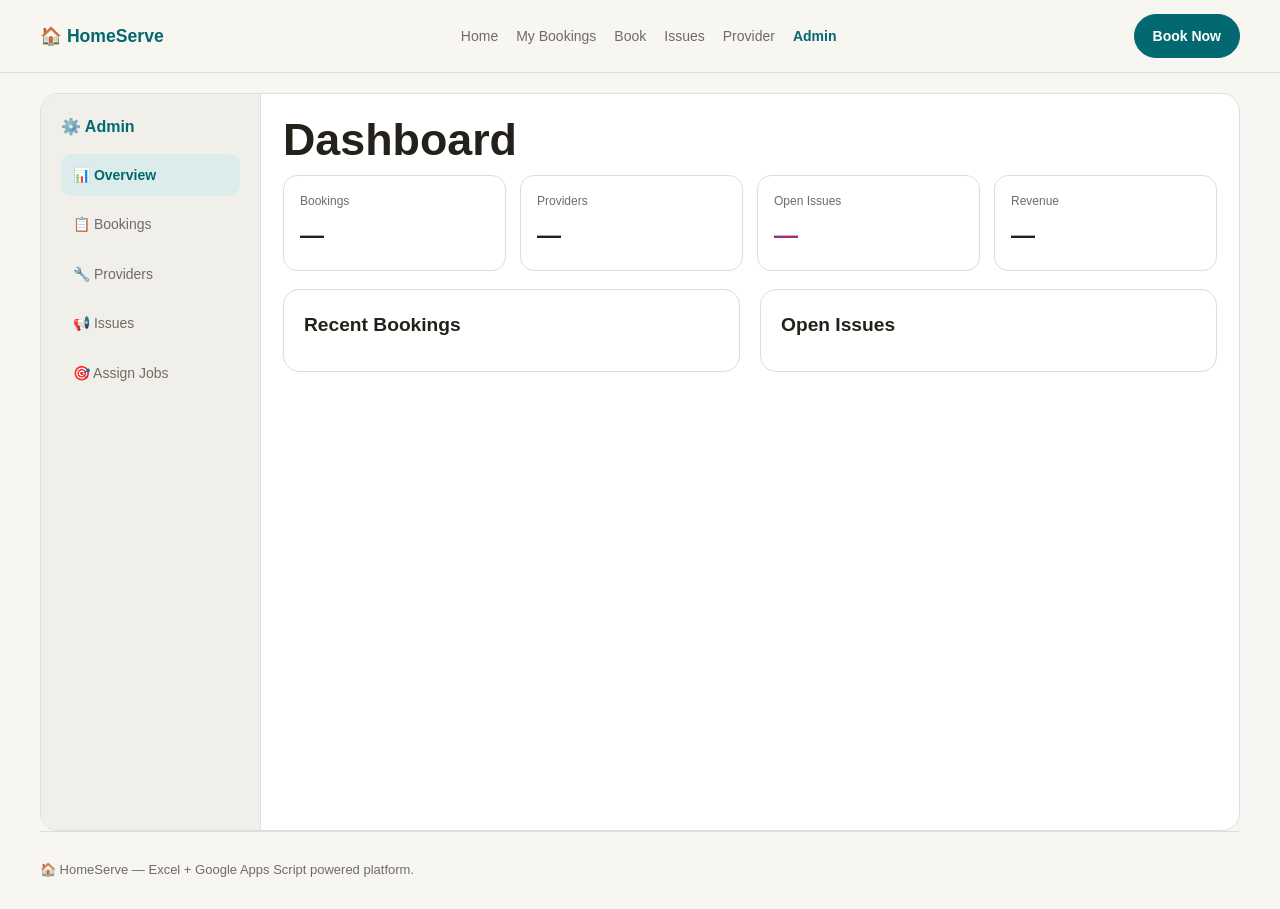
==== admin.html @ cfe25b48 "Add files via upload new files" ====
<!DOCTYPE html><html lang='en'><head><meta charset='UTF-8'><meta name='viewport' content='width=device-width,initial-scale=1'>
<title>Admin Panel | HomeServe</title><link rel='stylesheet' href='style.css'></head><body><header class='top'><div class='wrap nav'>
<a href='index.html' class='brand'>🏠 HomeServe</a>
<nav class='links'>
  <a href='index.html' >Home</a>
  <a href='user.html' >My Bookings</a>
  <a href='book.html' >Book</a>
  <a href='issues.html' >Issues</a>
  <a href='provider.html' >Provider</a>
  <a href='admin.html' class="active">Admin</a>
</nav>
<a href='book.html' class='btn p'>Book Now</a>
</div></header>
<main class='wrap'>
  <div class='dash-wrap'>
    <aside class='side'>
      <h3>⚙️ Admin</h3>
      <div class='menu'>
        <a class='on' onclick='showTab("overview")'>📊 Overview</a>
        <a onclick='showTab("bookings")'>📋 Bookings</a>
        <a onclick='showTab("providers")'>🔧 Providers</a>
        <a onclick='showTab("issues")'>📢 Issues</a>
        <a onclick='showTab("assign")'>🎯 Assign Jobs</a>
      </div>
    </aside>
    <div class='dmain'>

      <!-- OVERVIEW -->
      <div id='tab-overview' class='tab show'>
        <h1>Dashboard</h1>
        <div class='kpis' id='adminKpis'>
          <div class='kpi'><div class='lbl'>Bookings</div><strong id='kpiB'>—</strong></div>
          <div class='kpi'><div class='lbl'>Providers</div><strong id='kpiP'>—</strong></div>
          <div class='kpi'><div class='lbl'>Open Issues</div><strong id='kpiI' style='color:#a12c7b'>—</strong></div>
          <div class='kpi'><div class='lbl'>Revenue</div><strong id='kpiR'>—</strong></div>
        </div>
        <div class='grid2' style='margin-top:18px'>
          <div class='card'><h2>Recent Bookings</h2><div id='dashB'></div></div>
          <div class='card'><h2>Open Issues</h2><div id='dashI'></div></div>
        </div>
      </div>

      <!-- BOOKINGS -->
      <div id='tab-bookings' class='tab'>
        <h1>All Bookings</h1>
        <div style='display:flex;gap:8px;flex-wrap:wrap;margin-bottom:14px'>
          <button class='btn p sm' onclick='filterB("all")'>All</button>
          <button class='btn sm' onclick='filterB("Pending")'>Pending</button>
          <button class='btn sm' onclick='filterB("Assigned")'>Assigned</button>
          <button class='btn sm' onclick='filterB("In Progress")'>In Progress</button>
          <button class='btn sm' onclick='filterB("Completed")'>Completed</button>
          <button class='btn sm' onclick='loadBookings()'>🔄 Refresh</button>
        </div>
        <div class='card' style='overflow:auto'><div id='bookingsTbl'></div></div>
      </div>

      <!-- PROVIDERS -->
      <div id='tab-providers' class='tab'>
        <h1>Service Providers</h1>
        <div class='card' style='overflow:auto;margin-top:10px'><div id='providersTbl'></div></div>
      </div>

      <!-- ISSUES -->
      <div id='tab-issues' class='tab'>
        <h1>Issues & Resolve</h1>
        <div style='display:flex;gap:8px;margin-bottom:14px;flex-wrap:wrap'>
          <button class='btn sm' onclick='loadIssues()'>🔄 Refresh</button>
          <button class='btn sm' onclick='filterIssues("Open")'>Open Only</button>
          <button class='btn sm' onclick='filterIssues("all")'>All</button>
        </div>
        <div id='issuesTbl'></div>
      </div>

      <!-- ASSIGN JOBS -->
      <div id='tab-assign' class='tab'>
        <h1>🎯 Assign Provider to Booking</h1>
        <div class='card' style='max-width:480px'>
          <div class='form-grid'>
            <label style='grid-column:1/-1'>Booking ID<input id='aBookingId' placeholder='e.g. BK-1001'></label>
            <label style='grid-column:1/-1'>Select Provider
              <select id='aProvider'>
                <option>Naresh Chandra (Plumbing)</option>
                <option>Priya Lakshmi (Home Cleaning)</option>
                <option>Mahesh Kumar (Electrical)</option>
                <option>Raju Babu (Pest Control)</option>
                <option>Arjun Reddy (AC Service)</option>
              </select>
            </label>
            <div style='grid-column:1/-1'><button class='btn p' onclick='assignJob()'>🎯 Assign Provider</button></div>
          </div>
          <div id='assignMsg'></div>
        </div>
        <div class='card' style='margin-top:18px'>
          <h2>Pending Bookings (Need Assignment)</h2>
          <div id='pendingList'></div>
        </div>
      </div>

    </div>
  </div>
</main>
<footer class='wrap'><p>🏠 HomeServe — Excel + Google Apps Script powered platform.</p></footer>
<script src='api.js'></script>
<script>
var allBookings=[]; var allIssues=[];

function showTab(name){
  document.querySelectorAll('.tab').forEach(el=>el.classList.remove('show'));
  document.getElementById('tab-'+name).classList.add('show');
  document.querySelectorAll('.menu a').forEach(a=>a.classList.remove('on'));
  event.target.classList.add('on');
  if(name==='overview') loadOverview();
  if(name==='bookings') loadBookings();
  if(name==='providers') loadProviders();
  if(name==='issues') loadIssues();
  if(name==='assign') loadAssign();
}

function loadOverview(){
  apiGet('getBookings', function(err,data){
    allBookings = data;
    document.getElementById('kpiB').textContent = data.length;
    var rev = data.reduce((s,b)=>s+parseFloat(b['Amount']||0),0);
    document.getElementById('kpiR').textContent = '₹'+rev.toLocaleString('en-IN');
    document.getElementById('dashB').innerHTML = data.slice(-4).reverse().map(b=>
      '<div class="mini"><strong>'+b['Booking ID']+'</strong> — '+b['Service']+'<br>'+b['Customer Name']+' | '+badge(b['Status'])+'</div>'
    ).join('') || '<p>No bookings.</p>';
  });
  apiGet('getIssues', function(err,data){
    allIssues = data;
    var open = data.filter(i=>i['Status']==='Open');
    document.getElementById('kpiI').textContent = open.length;
    document.getElementById('dashI').innerHTML = open.slice(0,4).map(i=>
      '<div class="mini"><strong>'+i['Issue ID']+'</strong> — '+i['Customer']+'<br><p style="font-size:13px;margin:4px 0">'+i['Description']+'</p>'+badge(i['Priority'])+'</div>'
    ).join('') || '<div class="msg">No open issues ✓</div>';
  });
  apiGet('getProviders', function(err,data){
    document.getElementById('kpiP').textContent = data.filter(p=>p['Status']==='Active').length;
  });
}

function loadBookings(filter){
  loading('bookingsTbl','Loading bookings...');
  apiGet('getBookings', function(err,data){
    allBookings = data;
    var d = filter&&filter!=='all' ? data.filter(b=>b['Status']===filter) : data;
    document.getElementById('bookingsTbl').innerHTML = d.length ?
      '<table><thead><tr><th>ID</th><th>Name</th><th>Service</th><th>Date</th><th>Provider</th><th>Status</th><th>Amt</th><th>Action</th></tr></thead><tbody>'
      + d.reverse().map(b=>'<tr><td><strong>'+b['Booking ID']+'</strong></td><td>'+b['Customer Name']+'</td><td>'+b['Service']+'</td><td>'+b['Date']+'</td><td>'+(b['Provider']||'—')+'</td><td>'+badge(b['Status'])+'</td><td>₹'+b['Amount']+'</td><td><button class="btn sm" onclick="quickDone(''+b['Booking ID']+'')">✓ Done</button></td></tr>').join('')
      + '</tbody></table>' : '<p>No bookings found.</p>';
  });
}

function filterB(f){ loadBookings(f); }

function quickDone(id){
  apiPost({action:'updateBookingStatus',bookingId:id,status:'Completed'},function(err,res){
    alert(res&&res.status==='ok'?'Marked as Completed!':'Error: '+(res&&res.message||err));
    loadBookings();
  });
}

function loadProviders(){
  loading('providersTbl','Loading providers...');
  apiGet('getProviders', function(err,data){
    document.getElementById('providersTbl').innerHTML = data.length ?
      '<table><thead><tr><th>ID</th><th>Name</th><th>Skill</th><th>City</th><th>KYC</th><th>Status</th><th>Rating</th><th>Jobs</th></tr></thead><tbody>'
      + data.map(p=>'<tr><td>'+p['Provider ID']+'</td><td><strong>'+p['Name']+'</strong></td><td>'+p['Skill']+'</td><td>'+p['City']+'</td><td>'+p['KYC']+'</td><td>'+badge(p['Status'])+'</td><td>⭐ '+p['Rating']+'</td><td>'+p['Jobs Done']+'</td></tr>').join('')
      + '</tbody></table>' : '<p>No providers found.</p>';
  });
}

function loadIssues(filter){
  loading('issuesTbl','Loading issues...');
  apiGet('getIssues', function(err,data){
    allIssues = data;
    var d = filter&&filter!=='all' ? data.filter(i=>i['Status']===filter) : data;
    document.getElementById('issuesTbl').innerHTML = d.length ?
      d.reverse().map(i=>
        '<div class="card" style="margin-bottom:14px"><div style="display:flex;justify-content:space-between;align-items:center;flex-wrap:wrap;gap:8px">'
        +'<div><h3>'+i['Issue ID']+' — '+i['Customer']+'</h3><div class="lbl">'+i['Booking ID']+' | Raised: '+i['Raised On']+'</div></div>'
        +badge(i['Status'])+'</div>'
        +'<p style="margin:10px 0;font-size:13px">'+i['Description']+'</p>'
        +'<div style="display:flex;gap:8px;align-items:center;flex-wrap:wrap">'
        +badge(i['Priority'])
        +'<input id="res_'+i['Issue ID']+'" placeholder="Type resolution here..." style="max-width:280px;min-height:36px">'
        +'<button class="btn p sm" onclick="resolveIssue(''+i['Issue ID']+'')">✓ Resolve</button>'
        +'</div>'
        +'<div style="font-size:12px;color:#437a22;margin-top:8px">Current: '+i['Resolution']+'</div>'
        +'</div>'
      ).join('') : '<div class="msg">No issues found.</div>';
  });
}

function filterIssues(f){ loadIssues(f); }

function resolveIssue(id){
  var res = document.getElementById('res_'+id).value.trim();
  if(!res){alert('Please type a resolution first.');return;}
  apiPost({action:'resolveIssue',issueId:id,resolution:res},function(err,data){
    alert(data&&data.status==='ok'?'Issue resolved!':'Error: '+(data&&data.message||err));
    loadIssues();
  });
}

function loadAssign(){
  apiGet('getBookings', function(err,data){
    var pending = data.filter(b=>b['Status']==='Pending');
    document.getElementById('pendingList').innerHTML = pending.length ?
      '<table><thead><tr><th>ID</th><th>Customer</th><th>Service</th><th>Date</th><th>Action</th></tr></thead><tbody>'
      + pending.map(b=>'<tr><td><strong>'+b['Booking ID']+'</strong></td><td>'+b['Customer Name']+'</td><td>'+b['Service']+'</td><td>'+b['Date']+'</td>'
        +'<td><button class="btn p sm" onclick="quickAssign(''+b['Booking ID']+'')">🎯 Assign</button></td></tr>').join('')
      + '</tbody></table>' : '<p>No pending bookings.</p>';
  });
}

function quickAssign(id){
  document.getElementById('aBookingId').value = id;
}

function assignJob(){
  var bid = document.getElementById('aBookingId').value.trim();
  var prov = document.getElementById('aProvider').value.split(' (')[0];
  if(!bid){showMsg('assignMsg','Enter Booking ID.',true);return;}
  apiPost({action:'assignProvider',bookingId:bid,provider:prov},function(err,res){
    if(err||res.status==='error'){showMsg('assignMsg','Error: '+(res&&res.message||err),true);return;}
    showMsg('assignMsg','✓ '+res.message,false);
    loadAssign();
  });
}

window.onload = loadOverview;
</script></body></html>
---- style.css ----
:root{--bg:#f7f6f2;--s:#fff;--m:#6f6c65;--t:#24211b;--l:#ddd;--br:#01696f;--b2:#006494;--w:#da7101;--g:#437a22;--d:#a12c7b}
*{box-sizing:border-box;margin:0;padding:0}html{scroll-behavior:smooth}
body{font-family:Arial,Helvetica,sans-serif;background:var(--bg);color:var(--t);line-height:1.6}
a{text-decoration:none;color:inherit}
.wrap{width:min(calc(100% - 24px),1200px);margin:auto}
.top{position:sticky;top:0;z-index:20;background:rgba(247,246,242,.93);backdrop-filter:blur(10px);border-bottom:1px solid var(--l)}
.nav{display:flex;justify-content:space-between;align-items:center;padding:14px 0;gap:12px}
.brand{font-size:1.1rem;font-weight:800;color:var(--br)}
.links{display:flex;gap:18px}.links a{font-size:14px;color:var(--m)}.links a.active,.links a:hover{color:var(--br);font-weight:700}
.btn{display:inline-flex;align-items:center;justify-content:center;min-height:42px;padding:10px 18px;border-radius:999px;border:1px solid var(--l);background:#fff;cursor:pointer;font-size:14px;font-weight:600;transition:.15s}
.btn:hover{opacity:.8}.btn.p{background:var(--br);color:#fff;border-color:var(--br)}.btn.red{background:#c0392b;color:#fff;border-color:#c0392b}.btn.sm{min-height:32px;padding:6px 12px;font-size:12px}
section{padding:28px 0}
.hero{display:grid;grid-template-columns:1.1fr .9fr;gap:28px;align-items:center;padding:52px 0 32px}
h1{font-size:clamp(1.7rem,4vw,2.8rem);line-height:1.05;margin-bottom:12px}h2{font-size:1.2rem;margin-bottom:10px}h3{font-size:1rem;margin-bottom:8px}
.sub{color:var(--m);font-size:14px;margin-bottom:18px}p{color:var(--m);font-size:14px}
.card{background:var(--s);border:1px solid var(--l);border-radius:16px;padding:20px}
.grid2{display:grid;grid-template-columns:repeat(2,1fr);gap:20px}
.grid3{display:grid;grid-template-columns:repeat(3,1fr);gap:20px}
.kpis{display:grid;grid-template-columns:repeat(4,1fr);gap:14px}
.kpi{background:var(--s);border:1px solid var(--l);border-radius:14px;padding:16px}
.kpi .lbl,.lbl{color:var(--m);font-size:12px;margin-bottom:4px}.kpi strong{font-size:1.5rem;display:block}
.pill{display:inline-flex;padding:6px 12px;border-radius:999px;font-size:12px;font-weight:700;background:#dceceb;color:var(--br);margin-bottom:12px}
.svc-icon{font-size:2rem;margin-bottom:8px}
.price{font-size:1.1rem;font-weight:700;color:var(--br)}.dur{font-size:12px;color:var(--m)}
.price-row{display:flex;gap:10px;align-items:center;margin:8px 0 12px}
.badge{display:inline-flex;padding:5px 10px;border-radius:999px;color:#fff;font-size:11px;font-weight:700}
.note{background:#eef2f8;border-left:4px solid var(--b2);padding:12px;border-radius:10px;font-size:13px}
.msg{background:#dceceb;border-left:4px solid var(--br);padding:12px;border-radius:10px;font-size:14px;color:#0c4e54;margin-top:14px}
.err{background:#fde8e8;border-left:4px solid #c0392b;padding:12px;border-radius:10px;font-size:14px;color:#7b0e0e;margin-top:14px}
.form-grid{display:grid;grid-template-columns:repeat(2,1fr);gap:14px}
label{display:grid;gap:6px;font-size:14px;font-weight:600}
input,select,textarea{width:100%;min-height:44px;padding:11px 14px;border-radius:12px;border:1px solid var(--l);background:#fff;font-size:14px;font-family:inherit}
textarea{min-height:96px;resize:vertical}input:focus,select:focus,textarea:focus{outline:2px solid var(--br);border-color:transparent}
.spinner{display:inline-block;width:16px;height:16px;border:2px solid #ccc;border-top-color:var(--br);border-radius:50%;animation:spin .6s linear infinite;margin-right:6px}
@keyframes spin{to{transform:rotate(360deg)}}
.mini{background:var(--bg);border:1px solid var(--l);border-radius:12px;padding:12px;margin-bottom:10px}
table{width:100%;border-collapse:collapse}
th,td{text-align:left;padding:11px 10px;border-bottom:1px solid #eee;font-size:13px;vertical-align:top}
th{color:var(--m);font-weight:700;font-size:12px}
.dash-wrap{display:grid;grid-template-columns:220px 1fr;background:var(--s);border:1px solid var(--l);border-radius:18px;overflow:hidden;margin-top:20px;min-height:82vh}
.side{background:#f1efea;padding:20px;border-right:1px solid var(--l)}.side h3{color:var(--br);margin-bottom:14px}
.menu{display:grid;gap:7px}.menu a{display:block;padding:10px 12px;border-radius:11px;color:var(--m);font-size:14px;cursor:pointer}.menu a.on{background:#dceceb;color:var(--br);font-weight:700}
.dmain{padding:22px;display:flex;flex-direction:column;gap:18px}
.tab{display:none}.tab.show{display:block}
.search-row{display:flex;gap:10px;flex-wrap:wrap;margin-bottom:16px}
footer{padding:28px 0;border-top:1px solid var(--l);margin-top:40px}
footer p{color:var(--m);font-size:13px}
@media(max-width:900px){.hero,.grid2,.grid3,.kpis,.form-grid,.dash-wrap{grid-template-columns:1fr}.links{display:none}}
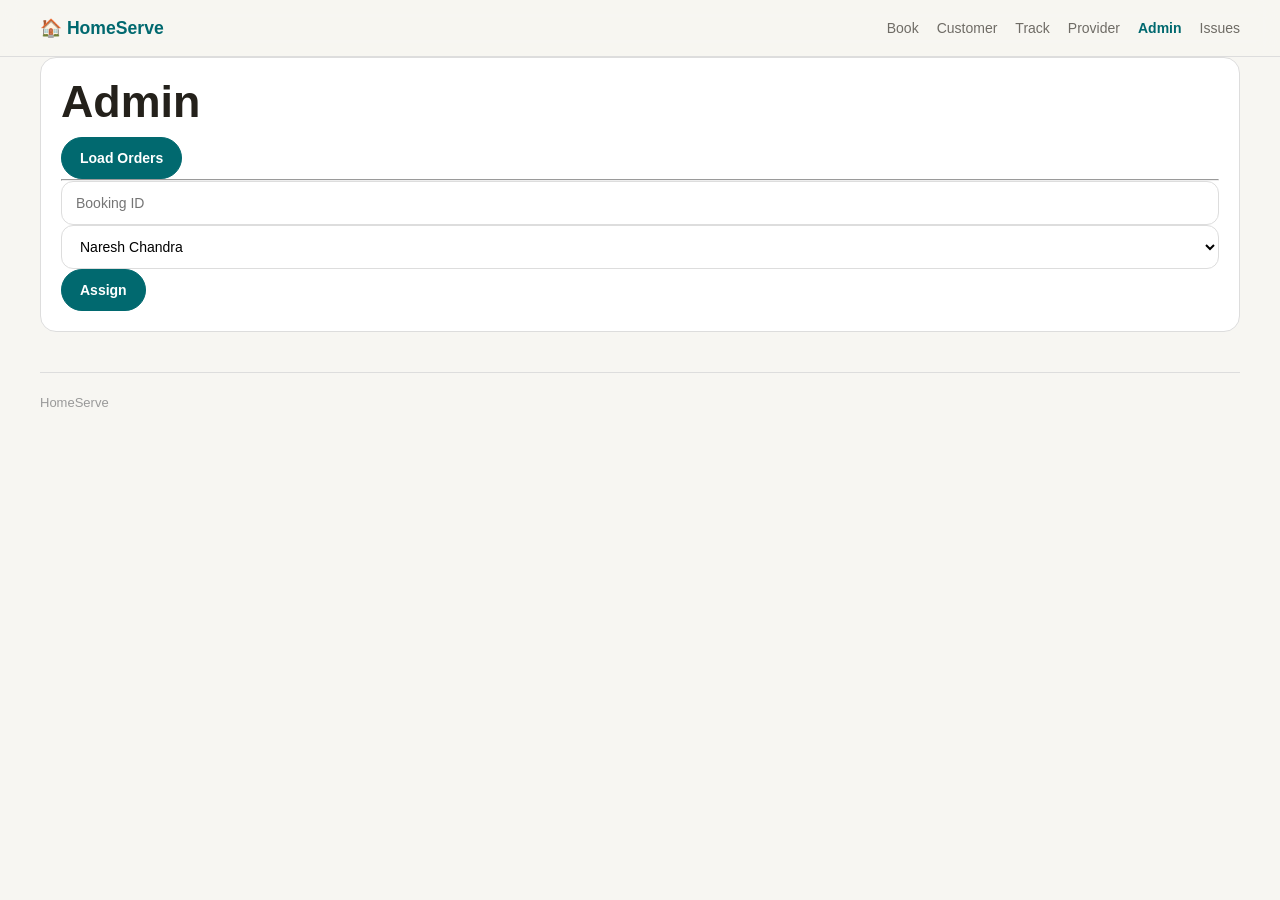
==== commit 4c340471: "new files 15-05-2026" ====
--- a/admin.html
+++ b/admin.html
@@ -1,233 +1 @@
-<!DOCTYPE html><html lang='en'><head><meta charset='UTF-8'><meta name='viewport' content='width=device-width,initial-scale=1'>
-<title>Admin Panel | HomeServe</title><link rel='stylesheet' href='style.css'></head><body><header class='top'><div class='wrap nav'>
-<a href='index.html' class='brand'>🏠 HomeServe</a>
-<nav class='links'>
-  <a href='index.html' >Home</a>
-  <a href='user.html' >My Bookings</a>
-  <a href='book.html' >Book</a>
-  <a href='issues.html' >Issues</a>
-  <a href='provider.html' >Provider</a>
-  <a href='admin.html' class="active">Admin</a>
-</nav>
-<a href='book.html' class='btn p'>Book Now</a>
-</div></header>
-<main class='wrap'>
-  <div class='dash-wrap'>
-    <aside class='side'>
-      <h3>⚙️ Admin</h3>
-      <div class='menu'>
-        <a class='on' onclick='showTab("overview")'>📊 Overview</a>
-        <a onclick='showTab("bookings")'>📋 Bookings</a>
-        <a onclick='showTab("providers")'>🔧 Providers</a>
-        <a onclick='showTab("issues")'>📢 Issues</a>
-        <a onclick='showTab("assign")'>🎯 Assign Jobs</a>
-      </div>
-    </aside>
-    <div class='dmain'>
-
-      <!-- OVERVIEW -->
-      <div id='tab-overview' class='tab show'>
-        <h1>Dashboard</h1>
-        <div class='kpis' id='adminKpis'>
-          <div class='kpi'><div class='lbl'>Bookings</div><strong id='kpiB'>—</strong></div>
-          <div class='kpi'><div class='lbl'>Providers</div><strong id='kpiP'>—</strong></div>
-          <div class='kpi'><div class='lbl'>Open Issues</div><strong id='kpiI' style='color:#a12c7b'>—</strong></div>
-          <div class='kpi'><div class='lbl'>Revenue</div><strong id='kpiR'>—</strong></div>
-        </div>
-        <div class='grid2' style='margin-top:18px'>
-          <div class='card'><h2>Recent Bookings</h2><div id='dashB'></div></div>
-          <div class='card'><h2>Open Issues</h2><div id='dashI'></div></div>
-        </div>
-      </div>
-
-      <!-- BOOKINGS -->
-      <div id='tab-bookings' class='tab'>
-        <h1>All Bookings</h1>
-        <div style='display:flex;gap:8px;flex-wrap:wrap;margin-bottom:14px'>
-          <button class='btn p sm' onclick='filterB("all")'>All</button>
-          <button class='btn sm' onclick='filterB("Pending")'>Pending</button>
-          <button class='btn sm' onclick='filterB("Assigned")'>Assigned</button>
-          <button class='btn sm' onclick='filterB("In Progress")'>In Progress</button>
-          <button class='btn sm' onclick='filterB("Completed")'>Completed</button>
-          <button class='btn sm' onclick='loadBookings()'>🔄 Refresh</button>
-        </div>
-        <div class='card' style='overflow:auto'><div id='bookingsTbl'></div></div>
-      </div>
-
-      <!-- PROVIDERS -->
-      <div id='tab-providers' class='tab'>
-        <h1>Service Providers</h1>
-        <div class='card' style='overflow:auto;margin-top:10px'><div id='providersTbl'></div></div>
-      </div>
-
-      <!-- ISSUES -->
-      <div id='tab-issues' class='tab'>
-        <h1>Issues & Resolve</h1>
-        <div style='display:flex;gap:8px;margin-bottom:14px;flex-wrap:wrap'>
-          <button class='btn sm' onclick='loadIssues()'>🔄 Refresh</button>
-          <button class='btn sm' onclick='filterIssues("Open")'>Open Only</button>
-          <button class='btn sm' onclick='filterIssues("all")'>All</button>
-        </div>
-        <div id='issuesTbl'></div>
-      </div>
-
-      <!-- ASSIGN JOBS -->
-      <div id='tab-assign' class='tab'>
-        <h1>🎯 Assign Provider to Booking</h1>
-        <div class='card' style='max-width:480px'>
-          <div class='form-grid'>
-            <label style='grid-column:1/-1'>Booking ID<input id='aBookingId' placeholder='e.g. BK-1001'></label>
-            <label style='grid-column:1/-1'>Select Provider
-              <select id='aProvider'>
-                <option>Naresh Chandra (Plumbing)</option>
-                <option>Priya Lakshmi (Home Cleaning)</option>
-                <option>Mahesh Kumar (Electrical)</option>
-                <option>Raju Babu (Pest Control)</option>
-                <option>Arjun Reddy (AC Service)</option>
-              </select>
-            </label>
-            <div style='grid-column:1/-1'><button class='btn p' onclick='assignJob()'>🎯 Assign Provider</button></div>
-          </div>
-          <div id='assignMsg'></div>
-        </div>
-        <div class='card' style='margin-top:18px'>
-          <h2>Pending Bookings (Need Assignment)</h2>
-          <div id='pendingList'></div>
-        </div>
-      </div>
-
-    </div>
-  </div>
-</main>
-<footer class='wrap'><p>🏠 HomeServe — Excel + Google Apps Script powered platform.</p></footer>
-<script src='api.js'></script>
-<script>
-var allBookings=[]; var allIssues=[];
-
-function showTab(name){
-  document.querySelectorAll('.tab').forEach(el=>el.classList.remove('show'));
-  document.getElementById('tab-'+name).classList.add('show');
-  document.querySelectorAll('.menu a').forEach(a=>a.classList.remove('on'));
-  event.target.classList.add('on');
-  if(name==='overview') loadOverview();
-  if(name==='bookings') loadBookings();
-  if(name==='providers') loadProviders();
-  if(name==='issues') loadIssues();
-  if(name==='assign') loadAssign();
-}
-
-function loadOverview(){
-  apiGet('getBookings', function(err,data){
-    allBookings = data;
-    document.getElementById('kpiB').textContent = data.length;
-    var rev = data.reduce((s,b)=>s+parseFloat(b['Amount']||0),0);
-    document.getElementById('kpiR').textContent = '₹'+rev.toLocaleString('en-IN');
-    document.getElementById('dashB').innerHTML = data.slice(-4).reverse().map(b=>
-      '<div class="mini"><strong>'+b['Booking ID']+'</strong> — '+b['Service']+'<br>'+b['Customer Name']+' | '+badge(b['Status'])+'</div>'
-    ).join('') || '<p>No bookings.</p>';
-  });
-  apiGet('getIssues', function(err,data){
-    allIssues = data;
-    var open = data.filter(i=>i['Status']==='Open');
-    document.getElementById('kpiI').textContent = open.length;
-    document.getElementById('dashI').innerHTML = open.slice(0,4).map(i=>
-      '<div class="mini"><strong>'+i['Issue ID']+'</strong> — '+i['Customer']+'<br><p style="font-size:13px;margin:4px 0">'+i['Description']+'</p>'+badge(i['Priority'])+'</div>'
-    ).join('') || '<div class="msg">No open issues ✓</div>';
-  });
-  apiGet('getProviders', function(err,data){
-    document.getElementById('kpiP').textContent = data.filter(p=>p['Status']==='Active').length;
-  });
-}
-
-function loadBookings(filter){
-  loading('bookingsTbl','Loading bookings...');
-  apiGet('getBookings', function(err,data){
-    allBookings = data;
-    var d = filter&&filter!=='all' ? data.filter(b=>b['Status']===filter) : data;
-    document.getElementById('bookingsTbl').innerHTML = d.length ?
-      '<table><thead><tr><th>ID</th><th>Name</th><th>Service</th><th>Date</th><th>Provider</th><th>Status</th><th>Amt</th><th>Action</th></tr></thead><tbody>'
-      + d.reverse().map(b=>'<tr><td><strong>'+b['Booking ID']+'</strong></td><td>'+b['Customer Name']+'</td><td>'+b['Service']+'</td><td>'+b['Date']+'</td><td>'+(b['Provider']||'—')+'</td><td>'+badge(b['Status'])+'</td><td>₹'+b['Amount']+'</td><td><button class="btn sm" onclick="quickDone(''+b['Booking ID']+'')">✓ Done</button></td></tr>').join('')
-      + '</tbody></table>' : '<p>No bookings found.</p>';
-  });
-}
-
-function filterB(f){ loadBookings(f); }
-
-function quickDone(id){
-  apiPost({action:'updateBookingStatus',bookingId:id,status:'Completed'},function(err,res){
-    alert(res&&res.status==='ok'?'Marked as Completed!':'Error: '+(res&&res.message||err));
-    loadBookings();
-  });
-}
-
-function loadProviders(){
-  loading('providersTbl','Loading providers...');
-  apiGet('getProviders', function(err,data){
-    document.getElementById('providersTbl').innerHTML = data.length ?
-      '<table><thead><tr><th>ID</th><th>Name</th><th>Skill</th><th>City</th><th>KYC</th><th>Status</th><th>Rating</th><th>Jobs</th></tr></thead><tbody>'
-      + data.map(p=>'<tr><td>'+p['Provider ID']+'</td><td><strong>'+p['Name']+'</strong></td><td>'+p['Skill']+'</td><td>'+p['City']+'</td><td>'+p['KYC']+'</td><td>'+badge(p['Status'])+'</td><td>⭐ '+p['Rating']+'</td><td>'+p['Jobs Done']+'</td></tr>').join('')
-      + '</tbody></table>' : '<p>No providers found.</p>';
-  });
-}
-
-function loadIssues(filter){
-  loading('issuesTbl','Loading issues...');
-  apiGet('getIssues', function(err,data){
-    allIssues = data;
-    var d = filter&&filter!=='all' ? data.filter(i=>i['Status']===filter) : data;
-    document.getElementById('issuesTbl').innerHTML = d.length ?
-      d.reverse().map(i=>
-        '<div class="card" style="margin-bottom:14px"><div style="display:flex;justify-content:space-between;align-items:center;flex-wrap:wrap;gap:8px">'
-        +'<div><h3>'+i['Issue ID']+' — '+i['Customer']+'</h3><div class="lbl">'+i['Booking ID']+' | Raised: '+i['Raised On']+'</div></div>'
-        +badge(i['Status'])+'</div>'
-        +'<p style="margin:10px 0;font-size:13px">'+i['Description']+'</p>'
-        +'<div style="display:flex;gap:8px;align-items:center;flex-wrap:wrap">'
-        +badge(i['Priority'])
-        +'<input id="res_'+i['Issue ID']+'" placeholder="Type resolution here..." style="max-width:280px;min-height:36px">'
-        +'<button class="btn p sm" onclick="resolveIssue(''+i['Issue ID']+'')">✓ Resolve</button>'
-        +'</div>'
-        +'<div style="font-size:12px;color:#437a22;margin-top:8px">Current: '+i['Resolution']+'</div>'
-        +'</div>'
-      ).join('') : '<div class="msg">No issues found.</div>';
-  });
-}
-
-function filterIssues(f){ loadIssues(f); }
-
-function resolveIssue(id){
-  var res = document.getElementById('res_'+id).value.trim();
-  if(!res){alert('Please type a resolution first.');return;}
-  apiPost({action:'resolveIssue',issueId:id,resolution:res},function(err,data){
-    alert(data&&data.status==='ok'?'Issue resolved!':'Error: '+(data&&data.message||err));
-    loadIssues();
-  });
-}
-
-function loadAssign(){
-  apiGet('getBookings', function(err,data){
-    var pending = data.filter(b=>b['Status']==='Pending');
-    document.getElementById('pendingList').innerHTML = pending.length ?
-      '<table><thead><tr><th>ID</th><th>Customer</th><th>Service</th><th>Date</th><th>Action</th></tr></thead><tbody>'
-      + pending.map(b=>'<tr><td><strong>'+b['Booking ID']+'</strong></td><td>'+b['Customer Name']+'</td><td>'+b['Service']+'</td><td>'+b['Date']+'</td>'
-        +'<td><button class="btn p sm" onclick="quickAssign(''+b['Booking ID']+'')">🎯 Assign</button></td></tr>').join('')
-      + '</tbody></table>' : '<p>No pending bookings.</p>';
-  });
-}
-
-function quickAssign(id){
-  document.getElementById('aBookingId').value = id;
-}
-
-function assignJob(){
-  var bid = document.getElementById('aBookingId').value.trim();
-  var prov = document.getElementById('aProvider').value.split(' (')[0];
-  if(!bid){showMsg('assignMsg','Enter Booking ID.',true);return;}
-  apiPost({action:'assignProvider',bookingId:bid,provider:prov},function(err,res){
-    if(err||res.status==='error'){showMsg('assignMsg','Error: '+(res&&res.message||err),true);return;}
-    showMsg('assignMsg','✓ '+res.message,false);
-    loadAssign();
-  });
-}
-
-window.onload = loadOverview;
-</script></body></html>+<!DOCTYPE html><html><head><meta charset='utf-8'><meta name='viewport' content='width=device-width,initial-scale=1'><title>Admin</title><link rel='stylesheet' href='style.css'></head><body><header class='top'><div class='wrap nav'><a class='brand' href='index.html'>🏠 HomeServe</a><nav class='links'><a href='book.html' >Book</a><a href='customer.html' >Customer</a><a href='track.html' >Track</a><a href='provider.html' >Provider</a><a href='admin.html' class="active">Admin</a><a href='issues.html' >Issues</a></nav></div></header><main class='wrap'><section class='card'><h1>Admin</h1><button class='btn p' onclick='load()'>Load Orders</button><div id='a'></div><hr><input id='bid' placeholder='Booking ID'><select id='prov'><option>Naresh Chandra</option><option>Priya Lakshmi</option><option>Mahesh Kumar</option></select><button class='btn p' onclick='assign()'>Assign</button><div id='m'></div></section></main><script src='api.js'></script><script>function load(){loading('a');apiGet('getBookings',(e,d)=>{document.getElementById('a').innerHTML=d.map(b=>'<div class="mini"><b>'+b['Booking ID']+'</b> '+b['Customer Name']+' '+badge(b['Status'])+' <button class="btn sm" onclick="sel(''+b['Booking ID']+'')">Select</button></div>').join('')||'<p>No orders</p>';});}function sel(i){bid.value=i;}function assign(){apiPost({action:'assignProvider',bookingId:bid.value,provider:prov.value},(e,r)=>showMsg('m',r.message,e));}load();</script><footer class='wrap' style='padding:20px 0;border-top:1px solid #ddd;margin-top:40px'><p style='color:#999'>HomeServe</p></footer></body></html>
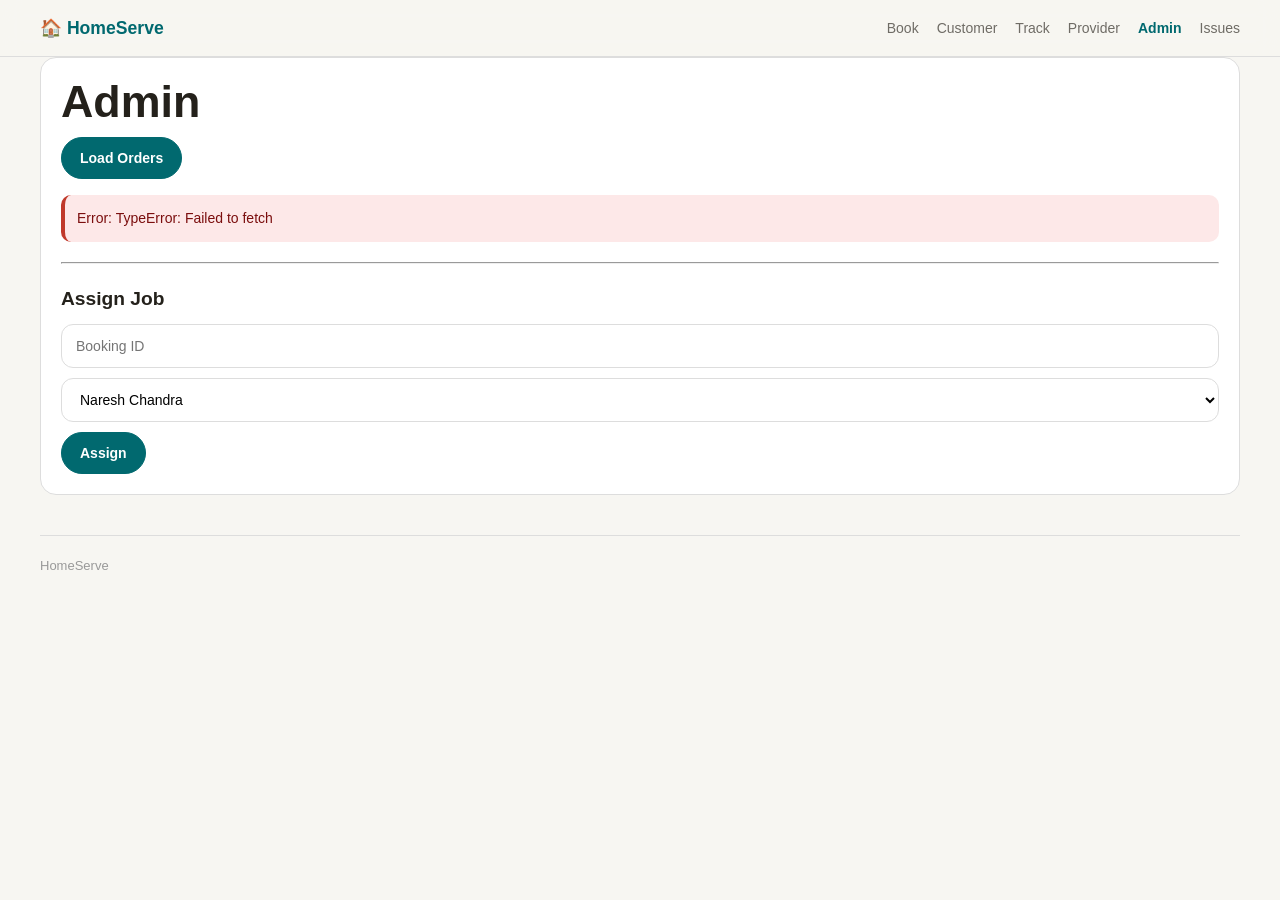
==== commit 26b7c130: "Revise admin.html for improved layout and features Updated the admin page to enhance functionality a" ====
--- a/admin.html
+++ b/admin.html
@@ -1 +1,102 @@
-<!DOCTYPE html><html><head><meta charset='utf-8'><meta name='viewport' content='width=device-width,initial-scale=1'><title>Admin</title><link rel='stylesheet' href='style.css'></head><body><header class='top'><div class='wrap nav'><a class='brand' href='index.html'>🏠 HomeServe</a><nav class='links'><a href='book.html' >Book</a><a href='customer.html' >Customer</a><a href='track.html' >Track</a><a href='provider.html' >Provider</a><a href='admin.html' class="active">Admin</a><a href='issues.html' >Issues</a></nav></div></header><main class='wrap'><section class='card'><h1>Admin</h1><button class='btn p' onclick='load()'>Load Orders</button><div id='a'></div><hr><input id='bid' placeholder='Booking ID'><select id='prov'><option>Naresh Chandra</option><option>Priya Lakshmi</option><option>Mahesh Kumar</option></select><button class='btn p' onclick='assign()'>Assign</button><div id='m'></div></section></main><script src='api.js'></script><script>function load(){loading('a');apiGet('getBookings',(e,d)=>{document.getElementById('a').innerHTML=d.map(b=>'<div class="mini"><b>'+b['Booking ID']+'</b> '+b['Customer Name']+' '+badge(b['Status'])+' <button class="btn sm" onclick="sel(''+b['Booking ID']+'')">Select</button></div>').join('')||'<p>No orders</p>';});}function sel(i){bid.value=i;}function assign(){apiPost({action:'assignProvider',bookingId:bid.value,provider:prov.value},(e,r)=>showMsg('m',r.message,e));}load();</script><footer class='wrap' style='padding:20px 0;border-top:1px solid #ddd;margin-top:40px'><p style='color:#999'>HomeServe</p></footer></body></html>+<!DOCTYPE html>
+<html>
+<head>
+  <meta charset="utf-8">
+  <meta name="viewport" content="width=device-width,initial-scale=1">
+  <title>Admin | HomeServe</title>
+  <link rel="stylesheet" href="style.css">
+</head>
+<body>
+<header class="top">
+  <div class="wrap nav">
+    <a class="brand" href="index.html">🏠 HomeServe</a>
+    <nav class="links">
+      <a href="book.html">Book</a>
+      <a href="customer.html">Customer</a>
+      <a href="track.html">Track</a>
+      <a href="provider.html">Provider</a>
+      <a class="active" href="admin.html">Admin</a>
+      <a href="issues.html">Issues</a>
+    </nav>
+  </div>
+</header>
+
+<main class="wrap">
+  <section class="card">
+    <h1>Admin</h1>
+    <button class="btn p" onclick="loadOrders()">Load Orders</button>
+    <div id="orders" style="margin-top:16px"></div>
+
+    <hr style="margin:20px 0">
+
+    <h2>Assign Job</h2>
+    <input id="bookingId" placeholder="Booking ID" style="margin-bottom:10px">
+    <select id="providerName" style="margin-bottom:10px">
+      <option>Naresh Chandra</option>
+      <option>Priya Lakshmi</option>
+      <option>Mahesh Kumar</option>
+      <option>Raju Babu</option>
+      <option>Arjun Reddy</option>
+    </select>
+    <button class="btn p" onclick="assignJob()">Assign</button>
+    <div id="adminMsg"></div>
+  </section>
+</main>
+
+<footer class="wrap" style="padding:20px 0;border-top:1px solid #ddd;margin-top:40px">
+  <p style="color:#999">HomeServe</p>
+</footer>
+
+<script src="api.js"></script>
+<script>
+function loadOrders() {
+  loading('orders', 'Loading orders...');
+  apiGet('getBookings', function(err, data) {
+    if (err) {
+      document.getElementById('orders').innerHTML = '<div class="err">Error: ' + err + '</div>';
+      return;
+    }
+    if (!data.length) {
+      document.getElementById('orders').innerHTML = '<div class="msg">No orders found.</div>';
+      return;
+    }
+    document.getElementById('orders').innerHTML = data.map(b => `
+      <div class="mini" style="margin-bottom:10px">
+        <div><strong>${b['Booking ID']}</strong> | ${b['Customer Name']} | ${b['Service']}</div>
+        <div style="font-size:13px;color:#666">Status: ${b['Status']} | Provider: ${b['Provider'] || 'Not Assigned'}</div>
+        <button class="btn sm" onclick="pickBooking('${b['Booking ID']}')">Select</button>
+      </div>
+    `).join('');
+  });
+}
+
+function pickBooking(id) {
+  document.getElementById('bookingId').value = id;
+}
+
+function assignJob() {
+  const bookingId = document.getElementById('bookingId').value.trim();
+  const provider = document.getElementById('providerName').value.trim();
+  if (!bookingId) {
+    showMsg('adminMsg', 'Please enter Booking ID.', true);
+    return;
+  }
+  showMsg('adminMsg', 'Assigning...', false);
+  apiPost({
+    action: 'assignProvider',
+    bookingId: bookingId,
+    provider: provider
+  }, function(err, res) {
+    if (err || !res || res.status === 'error') {
+      showMsg('adminMsg', 'Error: ' + (res && res.message ? res.message : err), true);
+      return;
+    }
+    showMsg('adminMsg', '✅ ' + res.message, false);
+    loadOrders();
+  });
+}
+
+window.onload = loadOrders;
+</script>
+</body>
+</html>
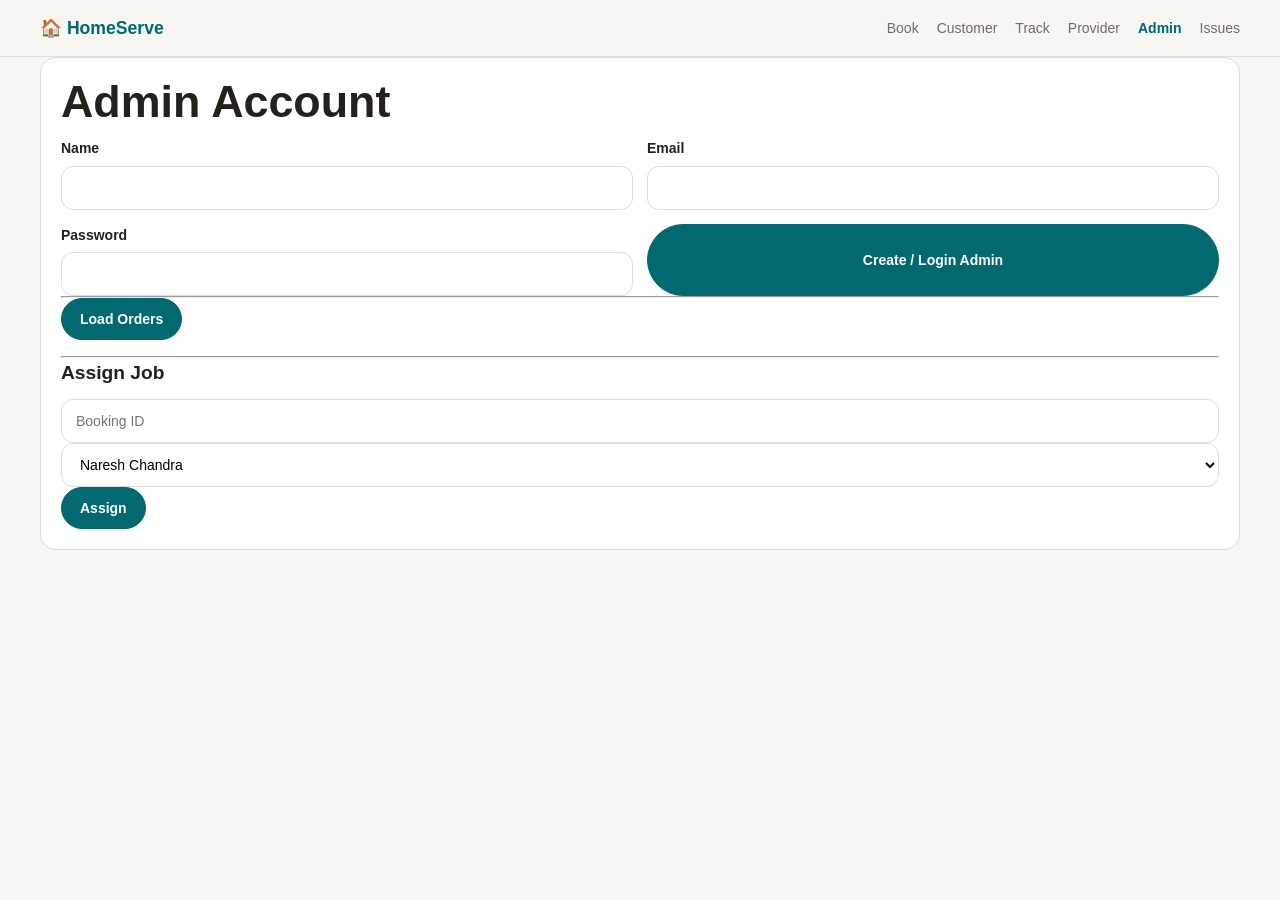
==== commit cd4b8a4f: "new files 15-05-2026" ====
--- a/admin.html
+++ b/admin.html
@@ -1,102 +1 @@
-<!DOCTYPE html>
-<html>
-<head>
-  <meta charset="utf-8">
-  <meta name="viewport" content="width=device-width,initial-scale=1">
-  <title>Admin | HomeServe</title>
-  <link rel="stylesheet" href="style.css">
-</head>
-<body>
-<header class="top">
-  <div class="wrap nav">
-    <a class="brand" href="index.html">🏠 HomeServe</a>
-    <nav class="links">
-      <a href="book.html">Book</a>
-      <a href="customer.html">Customer</a>
-      <a href="track.html">Track</a>
-      <a href="provider.html">Provider</a>
-      <a class="active" href="admin.html">Admin</a>
-      <a href="issues.html">Issues</a>
-    </nav>
-  </div>
-</header>
-
-<main class="wrap">
-  <section class="card">
-    <h1>Admin</h1>
-    <button class="btn p" onclick="loadOrders()">Load Orders</button>
-    <div id="orders" style="margin-top:16px"></div>
-
-    <hr style="margin:20px 0">
-
-    <h2>Assign Job</h2>
-    <input id="bookingId" placeholder="Booking ID" style="margin-bottom:10px">
-    <select id="providerName" style="margin-bottom:10px">
-      <option>Naresh Chandra</option>
-      <option>Priya Lakshmi</option>
-      <option>Mahesh Kumar</option>
-      <option>Raju Babu</option>
-      <option>Arjun Reddy</option>
-    </select>
-    <button class="btn p" onclick="assignJob()">Assign</button>
-    <div id="adminMsg"></div>
-  </section>
-</main>
-
-<footer class="wrap" style="padding:20px 0;border-top:1px solid #ddd;margin-top:40px">
-  <p style="color:#999">HomeServe</p>
-</footer>
-
-<script src="api.js"></script>
-<script>
-function loadOrders() {
-  loading('orders', 'Loading orders...');
-  apiGet('getBookings', function(err, data) {
-    if (err) {
-      document.getElementById('orders').innerHTML = '<div class="err">Error: ' + err + '</div>';
-      return;
-    }
-    if (!data.length) {
-      document.getElementById('orders').innerHTML = '<div class="msg">No orders found.</div>';
-      return;
-    }
-    document.getElementById('orders').innerHTML = data.map(b => `
-      <div class="mini" style="margin-bottom:10px">
-        <div><strong>${b['Booking ID']}</strong> | ${b['Customer Name']} | ${b['Service']}</div>
-        <div style="font-size:13px;color:#666">Status: ${b['Status']} | Provider: ${b['Provider'] || 'Not Assigned'}</div>
-        <button class="btn sm" onclick="pickBooking('${b['Booking ID']}')">Select</button>
-      </div>
-    `).join('');
-  });
-}
-
-function pickBooking(id) {
-  document.getElementById('bookingId').value = id;
-}
-
-function assignJob() {
-  const bookingId = document.getElementById('bookingId').value.trim();
-  const provider = document.getElementById('providerName').value.trim();
-  if (!bookingId) {
-    showMsg('adminMsg', 'Please enter Booking ID.', true);
-    return;
-  }
-  showMsg('adminMsg', 'Assigning...', false);
-  apiPost({
-    action: 'assignProvider',
-    bookingId: bookingId,
-    provider: provider
-  }, function(err, res) {
-    if (err || !res || res.status === 'error') {
-      showMsg('adminMsg', 'Error: ' + (res && res.message ? res.message : err), true);
-      return;
-    }
-    showMsg('adminMsg', '✅ ' + res.message, false);
-    loadOrders();
-  });
-}
-
-window.onload = loadOrders;
-</script>
-</body>
-</html>
+<!DOCTYPE html><html><head><meta charset="utf-8"><meta name="viewport" content="width=device-width,initial-scale=1"><title>Admin | HomeServe</title><link rel="stylesheet" href="style.css"></head><body><header class="top"><div class="wrap nav"><a class="brand" href="index.html">🏠 HomeServe</a><nav class="links"><a href="book.html">Book</a><a href="customer.html">Customer</a><a href="track.html">Track</a><a href="provider.html">Provider</a><a class="active" href="admin.html">Admin</a><a href="issues.html">Issues</a></nav></div></header><main class="wrap"><section class="card"><h1>Admin Account</h1><div class="form-grid"><label>Name<input id="aname"></label><label>Email<input id="aemail"></label><label>Password<input id="apass" type="password"></label><button class="btn p" onclick="loginAdmin()">Create / Login Admin</button></div><div id="amsg"></div><hr><button class="btn p" onclick="loadOrders()">Load Orders</button><div id="orders" style="margin-top:16px"></div><hr><h2>Assign Job</h2><input id="bookingId" placeholder="Booking ID"><select id="providerName"><option>Naresh Chandra</option><option>Priya Lakshmi</option><option>Mahesh Kumar</option><option>Raju Babu</option><option>Arjun Reddy</option></select><button class="btn p" onclick="assignJob()">Assign</button><div id="adminMsg"></div></section></main><script src="api.js"></script><script>function loginAdmin(){showMsg('amsg','Admin login ready (backend auth hook).',false);}function loadOrders(){loading('orders','Loading orders...');apiGet('getBookings',function(err,data){document.getElementById('orders').innerHTML=data.map(b=>'<div class="mini"><strong>'+b["Booking ID"]+'</strong> | '+b["Customer Name"]+' | '+b.Service+' | '+badge(b.Status)+'<br><button class="btn sm" onclick="pickBooking(''+b["Booking ID"]+'')">Select</button></div>').join('')||'<p>No orders</p>';});}function pickBooking(id){bookingId.value=id;}function assignJob(){apiPost({action:'assignProvider',bookingId:bookingId.value,provider:providerName.value},function(err,res){showMsg('adminMsg',res.message,!!err);loadOrders();});}loadOrders();</script></body></html>
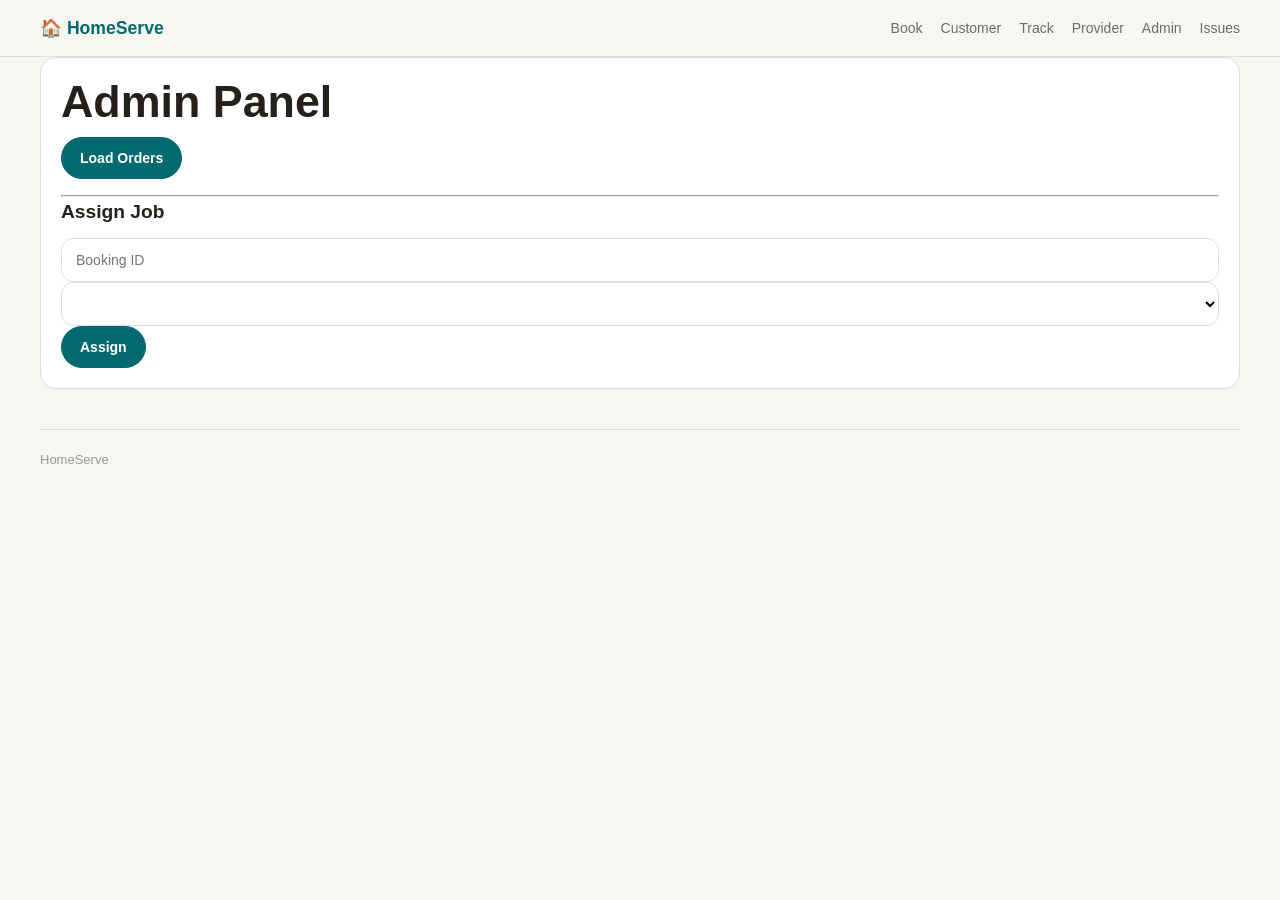
==== commit b6ffadb4: "Add files via upload" ====
--- a/admin.html
+++ b/admin.html
@@ -1 +1 @@
-<!DOCTYPE html><html><head><meta charset="utf-8"><meta name="viewport" content="width=device-width,initial-scale=1"><title>Admin | HomeServe</title><link rel="stylesheet" href="style.css"></head><body><header class="top"><div class="wrap nav"><a class="brand" href="index.html">🏠 HomeServe</a><nav class="links"><a href="book.html">Book</a><a href="customer.html">Customer</a><a href="track.html">Track</a><a href="provider.html">Provider</a><a class="active" href="admin.html">Admin</a><a href="issues.html">Issues</a></nav></div></header><main class="wrap"><section class="card"><h1>Admin Account</h1><div class="form-grid"><label>Name<input id="aname"></label><label>Email<input id="aemail"></label><label>Password<input id="apass" type="password"></label><button class="btn p" onclick="loginAdmin()">Create / Login Admin</button></div><div id="amsg"></div><hr><button class="btn p" onclick="loadOrders()">Load Orders</button><div id="orders" style="margin-top:16px"></div><hr><h2>Assign Job</h2><input id="bookingId" placeholder="Booking ID"><select id="providerName"><option>Naresh Chandra</option><option>Priya Lakshmi</option><option>Mahesh Kumar</option><option>Raju Babu</option><option>Arjun Reddy</option></select><button class="btn p" onclick="assignJob()">Assign</button><div id="adminMsg"></div></section></main><script src="api.js"></script><script>function loginAdmin(){showMsg('amsg','Admin login ready (backend auth hook).',false);}function loadOrders(){loading('orders','Loading orders...');apiGet('getBookings',function(err,data){document.getElementById('orders').innerHTML=data.map(b=>'<div class="mini"><strong>'+b["Booking ID"]+'</strong> | '+b["Customer Name"]+' | '+b.Service+' | '+badge(b.Status)+'<br><button class="btn sm" onclick="pickBooking(''+b["Booking ID"]+'')">Select</button></div>').join('')||'<p>No orders</p>';});}function pickBooking(id){bookingId.value=id;}function assignJob(){apiPost({action:'assignProvider',bookingId:bookingId.value,provider:providerName.value},function(err,res){showMsg('adminMsg',res.message,!!err);loadOrders();});}loadOrders();</script></body></html>+<!DOCTYPE html><html><head><meta charset="utf-8"><meta name="viewport" content="width=device-width,initial-scale=1"><title>Admin</title><link rel="stylesheet" href="style.css"></head><body><header class="top"><div class="wrap nav"><a class="brand" href="index.html">🏠 HomeServe</a><nav class="links"><a href="book.html">Book</a><a href="customer.html">Customer</a><a href="track.html">Track</a><a href="provider.html">Provider</a><a href="admin.html">Admin</a><a href="issues.html">Issues</a></nav></div></header><main class="wrap"><section class="card"><h1>Admin Panel</h1><button class="btn p" onclick="loadOrders()">Load Orders</button><div id="orders" style="margin-top:16px"></div><hr><h2>Assign Job</h2><input id="bookingId" placeholder="Booking ID"><select id="providerName"></select><button class="btn p" onclick="assignJob()">Assign</button><div id="adminMsg"></div></section></main><footer class="wrap" style="padding:20px 0;border-top:1px solid #ddd;margin-top:40px"><p style="color:#999">HomeServe</p></footer><script src="api.js"></script><script>function loadOrders(){loading('orders');apiGet('getBookings',(e,d)=>{document.getElementById('orders').innerHTML=d.map(b=>'<div class="mini"><strong>'+b["Booking ID"]+'</strong> | '+b["Customer Name"]+' | '+b.Service+' | '+badge(b.Status)+'<br><button class="btn sm" onclick="bookingId.value=''+b["Booking ID"]+''">Select</button></div>').join('')||'<p>No orders</p>';});}function assignJob(){apiPost({action:'assignProvider',bookingId:bookingId.value,provider:providerName.value,status:'Assigned'},(e,res)=>{showMsg('adminMsg',res.message,!!e);loadOrders();});}loadOrders();</script></body></html>
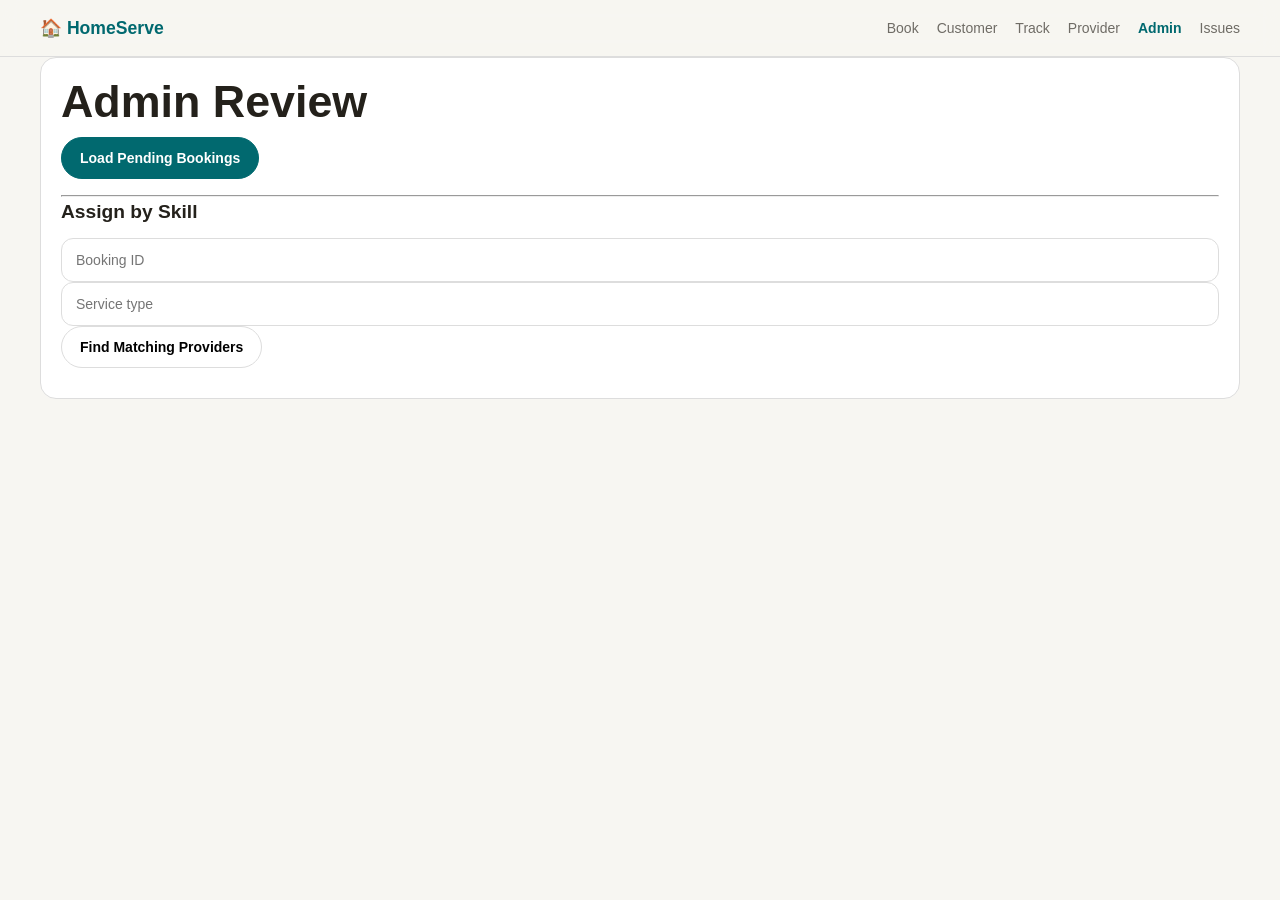
==== commit 7495c9dd: "new files" ====
--- a/admin.html
+++ b/admin.html
@@ -1 +1 @@
-<!DOCTYPE html><html><head><meta charset="utf-8"><meta name="viewport" content="width=device-width,initial-scale=1"><title>Admin</title><link rel="stylesheet" href="style.css"></head><body><header class="top"><div class="wrap nav"><a class="brand" href="index.html">🏠 HomeServe</a><nav class="links"><a href="book.html">Book</a><a href="customer.html">Customer</a><a href="track.html">Track</a><a href="provider.html">Provider</a><a href="admin.html">Admin</a><a href="issues.html">Issues</a></nav></div></header><main class="wrap"><section class="card"><h1>Admin Panel</h1><button class="btn p" onclick="loadOrders()">Load Orders</button><div id="orders" style="margin-top:16px"></div><hr><h2>Assign Job</h2><input id="bookingId" placeholder="Booking ID"><select id="providerName"></select><button class="btn p" onclick="assignJob()">Assign</button><div id="adminMsg"></div></section></main><footer class="wrap" style="padding:20px 0;border-top:1px solid #ddd;margin-top:40px"><p style="color:#999">HomeServe</p></footer><script src="api.js"></script><script>function loadOrders(){loading('orders');apiGet('getBookings',(e,d)=>{document.getElementById('orders').innerHTML=d.map(b=>'<div class="mini"><strong>'+b["Booking ID"]+'</strong> | '+b["Customer Name"]+' | '+b.Service+' | '+badge(b.Status)+'<br><button class="btn sm" onclick="bookingId.value=''+b["Booking ID"]+''">Select</button></div>').join('')||'<p>No orders</p>';});}function assignJob(){apiPost({action:'assignProvider',bookingId:bookingId.value,provider:providerName.value,status:'Assigned'},(e,res)=>{showMsg('adminMsg',res.message,!!e);loadOrders();});}loadOrders();</script></body></html>+<!DOCTYPE html><html><head><meta charset="utf-8"><meta name="viewport" content="width=device-width,initial-scale=1"><title>Admin</title><link rel="stylesheet" href="style.css"></head><body><header class="top"><div class="wrap nav"><a class="brand" href="index.html">🏠 HomeServe</a><nav class="links"><a href="book.html">Book</a><a href="customer.html">Customer</a><a href="track.html">Track</a><a href="provider.html">Provider</a><a class="active" href="admin.html">Admin</a><a href="issues.html">Issues</a></nav></div></header><main class="wrap"><section class="card"><h1>Admin Review</h1><button class="btn p" onclick="loadQueue()">Load Pending Bookings</button><div id="queue" style="margin-top:16px"></div><hr><h2>Assign by Skill</h2><input id="bookingId" placeholder="Booking ID"><input id="serviceType" placeholder="Service type"><button class="btn" onclick="loadMatchingProviders()">Find Matching Providers</button><div id="matches" style="margin-top:10px"></div><div id="adminMsg"></div></section></main><script src="api.js"></script><script>function loadQueue(){loading('queue');apiGet('getBookings',function(e,d){var q=d.filter(x=>x.Status==='Pending');document.getElementById('queue').innerHTML=q.map(b=>'<div class="mini"><b>'+b['Booking ID']+'</b> | '+b['Customer Name']+' | '+b.Service+'<br><button class="btn sm" onclick="bookingId.value=''+b['Booking ID']+'';serviceType.value=''+b.Service+''">Select</button></div>').join('')||'<p>No pending bookings</p>';});}function loadMatchingProviders(){loading('matches');apiGet('getProviders',function(e,d){var s=(serviceType.value||'').toLowerCase();var m=d.filter(p=>(p.Status||'').toLowerCase()==='active'&&(p.Skill||'').toLowerCase().includes(s));document.getElementById('matches').innerHTML=m.map(p=>'<div class="mini"><b>'+p['Provider ID']+'</b> | '+p.Name+' | '+p.Skill+' | '+p.City+'<br><button class="btn sm" onclick="assignTo(''+p.Name+'')">Assign</button></div>').join('')||'<p>No matching providers</p>';});}function assignTo(name){apiPost({action:'assignProvider',bookingId:bookingId.value,provider:name,status:'Assigned'},function(e,r){showMsg('adminMsg',r.message||'Assigned',!!e);loadQueue();});}loadQueue();</script></body></html>
